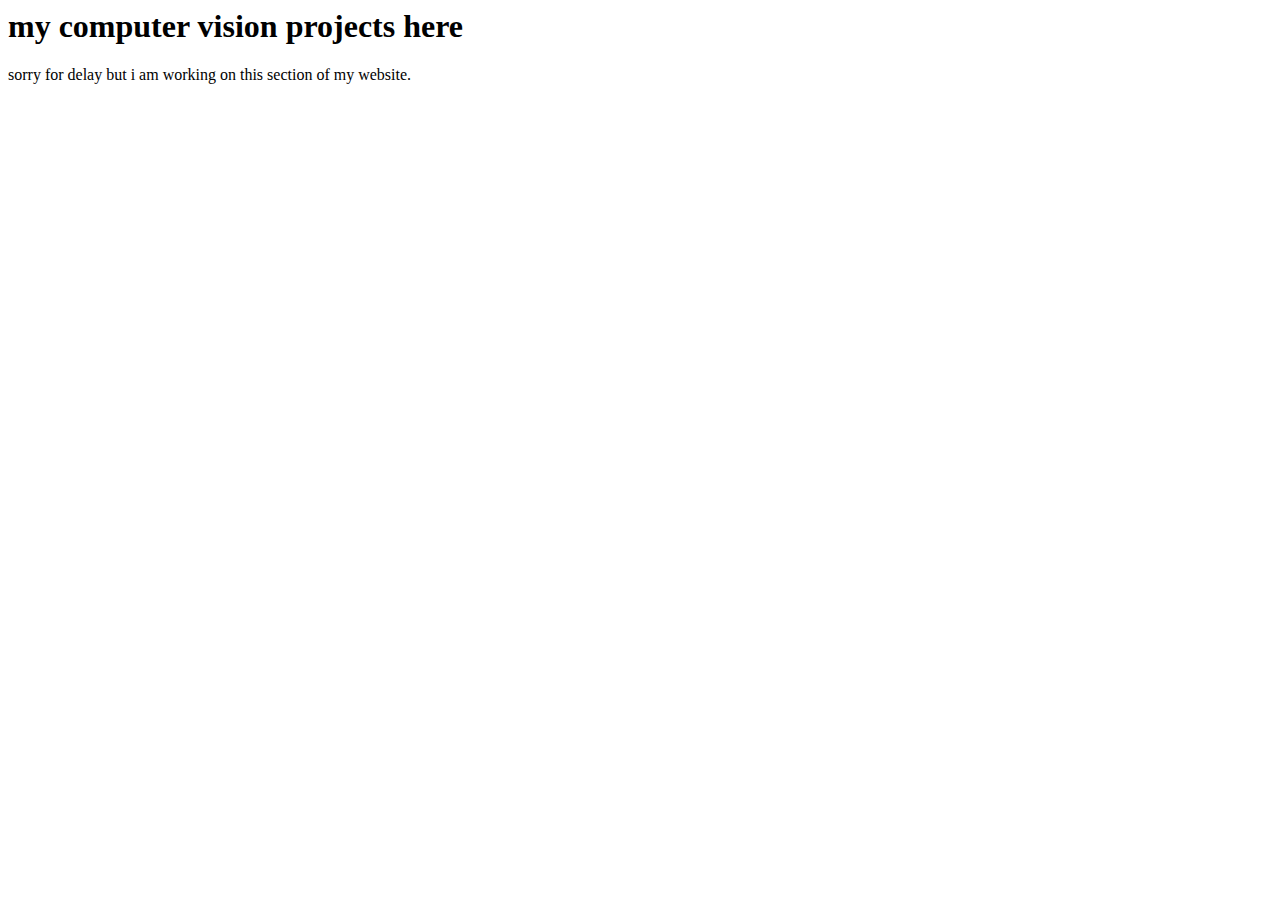
==== templates/cvproject.html @ 0ae59285 "updating front-and backend" ====
<html>
    <head>
        <title>
            computer vision  projects
        </title>
    </head>
    <body>
        <h1>my computer vision projects here</h1>
        <p>sorry for delay but i am working on this section of my website.</p>
    </body>
</html>
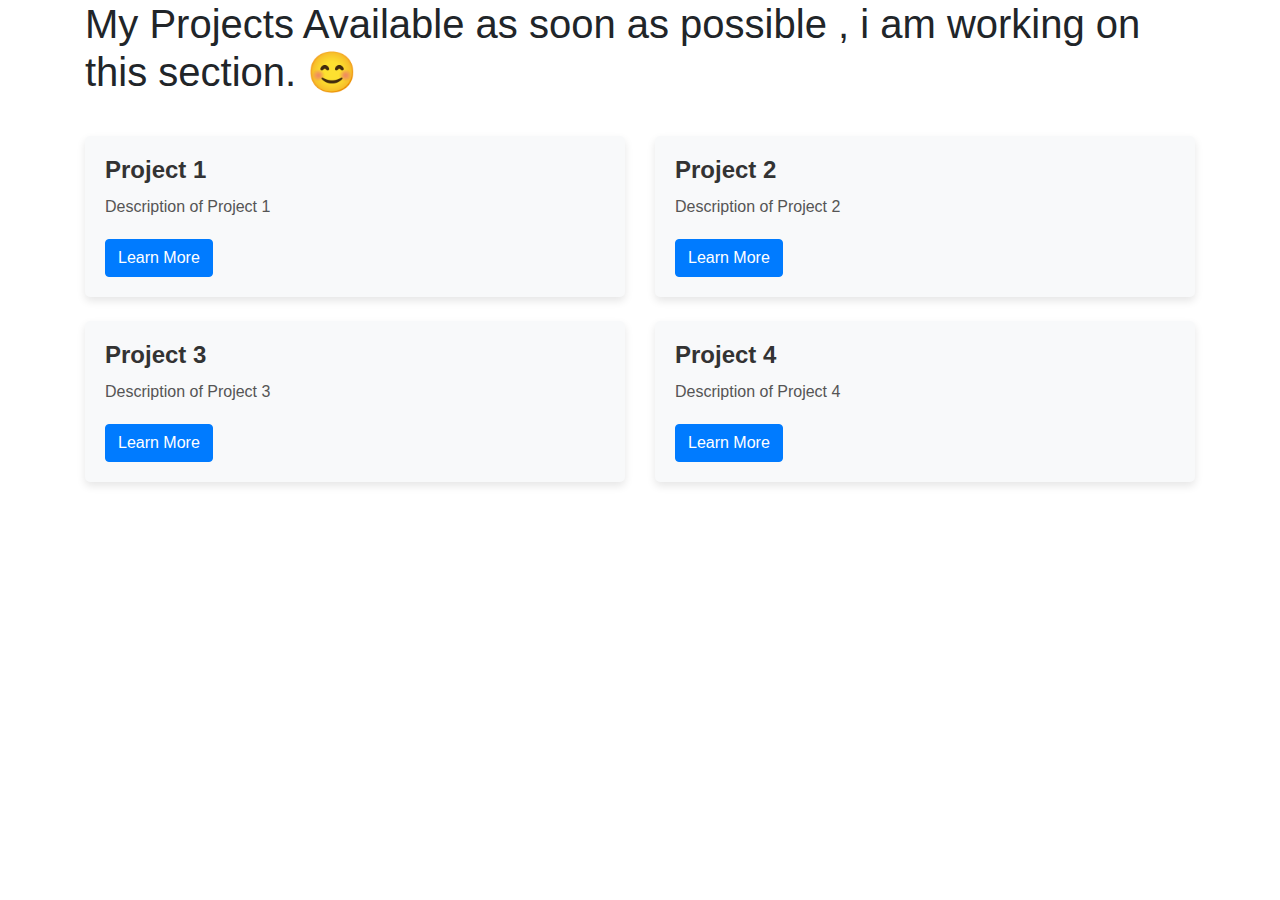
==== commit ebde9b0b: "preject template created" ====
--- a/templates/cvproject.html
+++ b/templates/cvproject.html
@@ -1,11 +1,103 @@
-<html>
-    <head>
-        <title>
-            computer vision  projects
-        </title>
-    </head>
-    <body>
-        <h1>my computer vision projects here</h1>
-        <p>sorry for delay but i am working on this section of my website.</p>
+<!DOCTYPE html>
+<html lang="en">
+<head>
+  <meta charset="UTF-8">
+  <meta name="viewport" content="width=device-width, initial-scale=1.0">
+  <link rel="stylesheet" href="https://maxcdn.bootstrapcdn.com/bootstrap/4.5.2/css/bootstrap.min.css">
+  <title>My Portfolio</title>
+  <style>
+    .card {
+      border: none;
+      background-color: #f8f9fa;
+      box-shadow: 0 4px 8px 0 rgba(0, 0, 0, 0.1);
+      transition: 0.3s;
+      border-radius: 5px;
+    }
+
+    .card:hover {
+      box-shadow: 0 8px 16px 0 rgba(0, 0, 0, 0.2);
+    }
+
+    .card-body {
+      padding: 20px;
+    }
+
+    .card-title {
+      font-size: 24px;
+      font-weight: bold;
+      margin-bottom: 10px;
+      color: #333;
+    }
+
+    .card-text {
+      font-size: 16px;
+      color: #555;
+      margin-bottom: 20px;
+    }
+
+    .btn-primary {
+      background-color: #007bff;
+      border-color: #007bff;
+      transition: background-color 0.3s;
+    }
+
+    .btn-primary:hover {
+      background-color: #0056b3;
+      border-color: #0056b3;
+    }
+
+    .projects-container {
+      margin-top: 40px;
+    }
+  </style>
+</head>
+<body>
+
+  <div class="container">
+    <h1>My Projects Available as soon as possible , i am working on this section. 😊</h1>
+    <div class="row projects-container">
+      <div class="col-md-6">
+        <div class="card mb-4">
+          <div class="card-body">
+            <h5 class="card-title">Project 1</h5>
+            <p class="card-text">Description of Project 1</p>
+            <a href="#" class="btn btn-primary">Learn More</a>
+          </div>
+        </div>
+      </div>
+      <div class="col-md-6">
+        <div class="card mb-4">
+          <div class="card-body">
+            <h5 class="card-title">Project 2</h5>
+            <p class="card-text">Description of Project 2</p>
+            <a href="#" class="btn btn-primary">Learn More</a>
+          </div>
+        </div>
+      </div>
+      <div class="col-md-6">
+        <div class="card mb-4">
+          <div class="card-body">
+            <h5 class="card-title">Project 3</h5>
+            <p class="card-text">Description of Project 3</p>
+            <a href="#" class="btn btn-primary">Learn More</a>
+          </div>
+        </div>
+      </div>
+      <div class="col-md-6">
+        <div class="card mb-4">
+          <div class="card-body">
+            <h5 class="card-title">Project 4</h5>
+            <p class="card-text">Description of Project 4</p>
+            <a href="#" class="btn btn-primary">Learn More</a>
+          </div>
+        </div>
+     
+        
+      </div>
+    
+      <script src="https://ajax.googleapis.com/ajax/libs/jquery/3.5.1/jquery.min.js"></script>
+      <script src="https://cdnjs.cloudflare.com/ajax/libs/popper.js/1.16.0/umd/popper.min.js"></script>
+      <script src="https://maxcdn.bootstrapcdn.com/bootstrap/4.5.2/js/bootstrap.min.js"></script>
     </body>
-</html>+    </html>
+    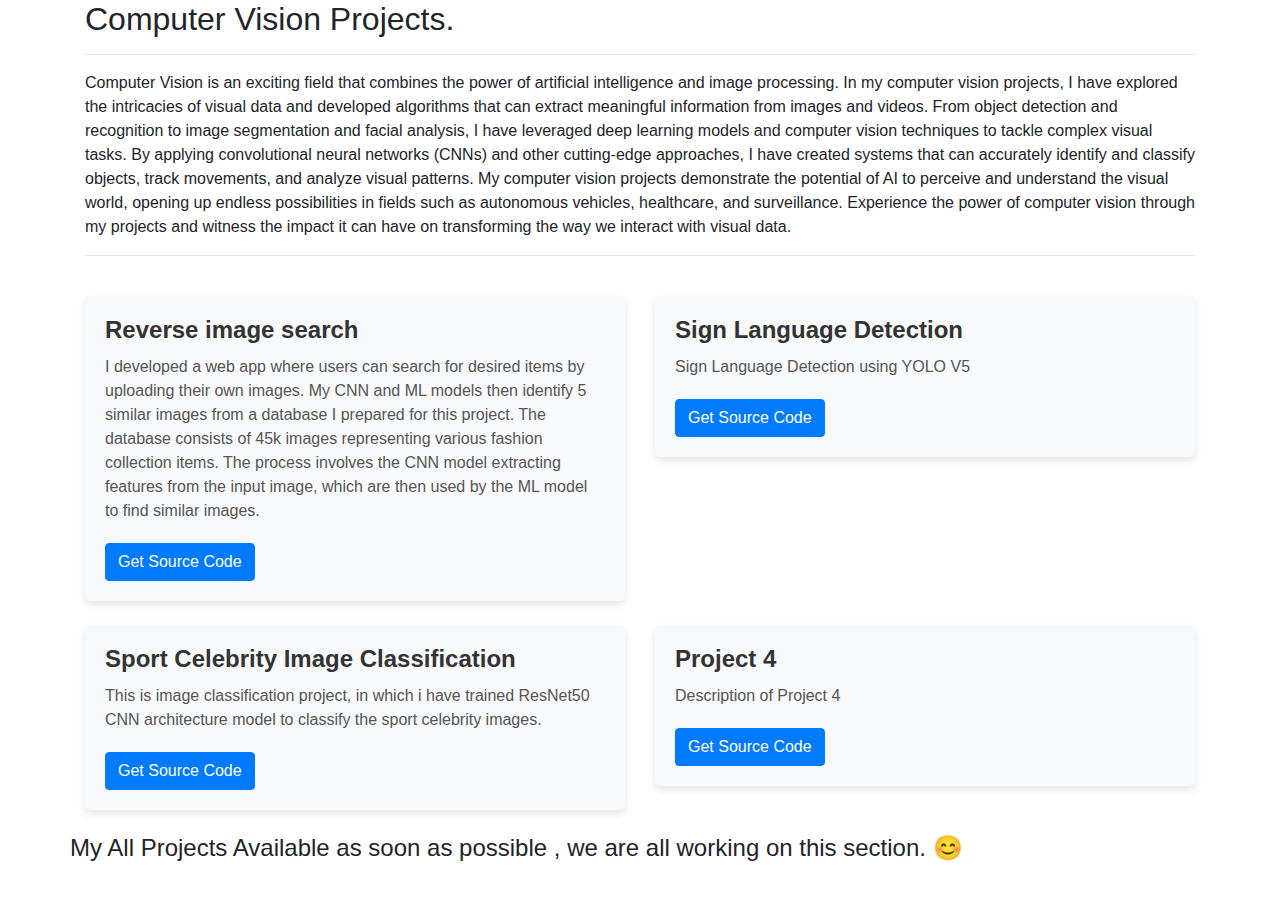
==== commit d09343a8: "working in project section" ====
--- a/templates/cvproject.html
+++ b/templates/cvproject.html
@@ -4,7 +4,7 @@
   <meta charset="UTF-8">
   <meta name="viewport" content="width=device-width, initial-scale=1.0">
   <link rel="stylesheet" href="https://maxcdn.bootstrapcdn.com/bootstrap/4.5.2/css/bootstrap.min.css">
-  <title>My Portfolio</title>
+  <title>Computer Vision Projects</title>
   <style>
     .card {
       border: none;
@@ -54,32 +54,61 @@
 <body>
 
   <div class="container">
-    <h1>My Projects Available as soon as possible , i am working on this section. 😊</h1>
+    <h2>Computer Vision Projects.</h2>
+    <hr>
+    <p>Computer Vision is an exciting field that combines the power
+         of artificial intelligence and image processing. In my 
+         computer vision projects, I have explored the intricacies 
+         of visual data and developed algorithms that can extract
+          meaningful information from images and videos. From object
+           detection and recognition to image segmentation and facial 
+           analysis, I have leveraged deep learning models and computer
+            vision techniques to tackle complex visual tasks. By applying
+             convolutional neural networks (CNNs) and other cutting-edge 
+             approaches, I have created systems that can accurately 
+             identify and classify objects, track movements, 
+             and analyze visual patterns. My computer vision projects
+              demonstrate the potential of AI to perceive and understand
+               the visual world, opening up endless possibilities in 
+               fields such as autonomous vehicles, healthcare, 
+               and surveillance. Experience the power of computer 
+               vision through my projects and witness the impact 
+               it can have on transforming the way we interact with visual data.</p>
+               <hr>
     <div class="row projects-container">
       <div class="col-md-6">
         <div class="card mb-4">
           <div class="card-body">
-            <h5 class="card-title">Project 1</h5>
-            <p class="card-text">Description of Project 1</p>
-            <a href="#" class="btn btn-primary">Learn More</a>
+            <h5 class="card-title">Reverse image search</h5>
+            <p class="card-text">I developed a web app where users can search for desired items by
+                uploading their own images. My CNN and ML models then identify
+                5 similar images from a database I prepared for this project. The
+                database consists of 45k images representing various fashion
+                collection items. The process involves the CNN model extracting
+                features from the input image, which are then used by the ML
+                model to find similar images.
+                </p>
+            <a href="https://github.com/Ranjit-Singh-786/Reverse-Image-Search" class="btn btn-primary">Get Source Code</a>
           </div>
         </div>
       </div>
       <div class="col-md-6">
         <div class="card mb-4">
           <div class="card-body">
-            <h5 class="card-title">Project 2</h5>
-            <p class="card-text">Description of Project 2</p>
-            <a href="#" class="btn btn-primary">Learn More</a>
+            <h5 class="card-title">Sign Language Detection</h5>
+            <p class="card-text">Sign Language Detection using YOLO V5</p>
+            <a href="https://github.com/Ranjit-Singh-786/sign-language-detection-YOLOV5" class="btn btn-primary">Get Source Code</a>
           </div>
         </div>
       </div>
       <div class="col-md-6">
         <div class="card mb-4">
           <div class="card-body">
-            <h5 class="card-title">Project 3</h5>
-            <p class="card-text">Description of Project 3</p>
-            <a href="#" class="btn btn-primary">Learn More</a>
+            <h5 class="card-title">Sport Celebrity Image Classification</h5>
+            <p class="card-text">This is image classification project, in which i have trained
+                ResNet50 CNN architecture model to classify the sport celebrity images.
+            </p>
+            <a href="https://github.com/Ranjit-Singh-786/Sport-celebrity-image-classif" class="btn btn-primary">Get Source Code</a>
           </div>
         </div>
       </div>
@@ -88,12 +117,13 @@
           <div class="card-body">
             <h5 class="card-title">Project 4</h5>
             <p class="card-text">Description of Project 4</p>
-            <a href="#" class="btn btn-primary">Learn More</a>
+            <a href="#" class="btn btn-primary">Get Source Code</a>
           </div>
         </div>
      
         
       </div>
+      <h4>My All Projects Available as soon as possible , we are all working on this section. 😊</h4>
     
       <script src="https://ajax.googleapis.com/ajax/libs/jquery/3.5.1/jquery.min.js"></script>
       <script src="https://cdnjs.cloudflare.com/ajax/libs/popper.js/1.16.0/umd/popper.min.js"></script>
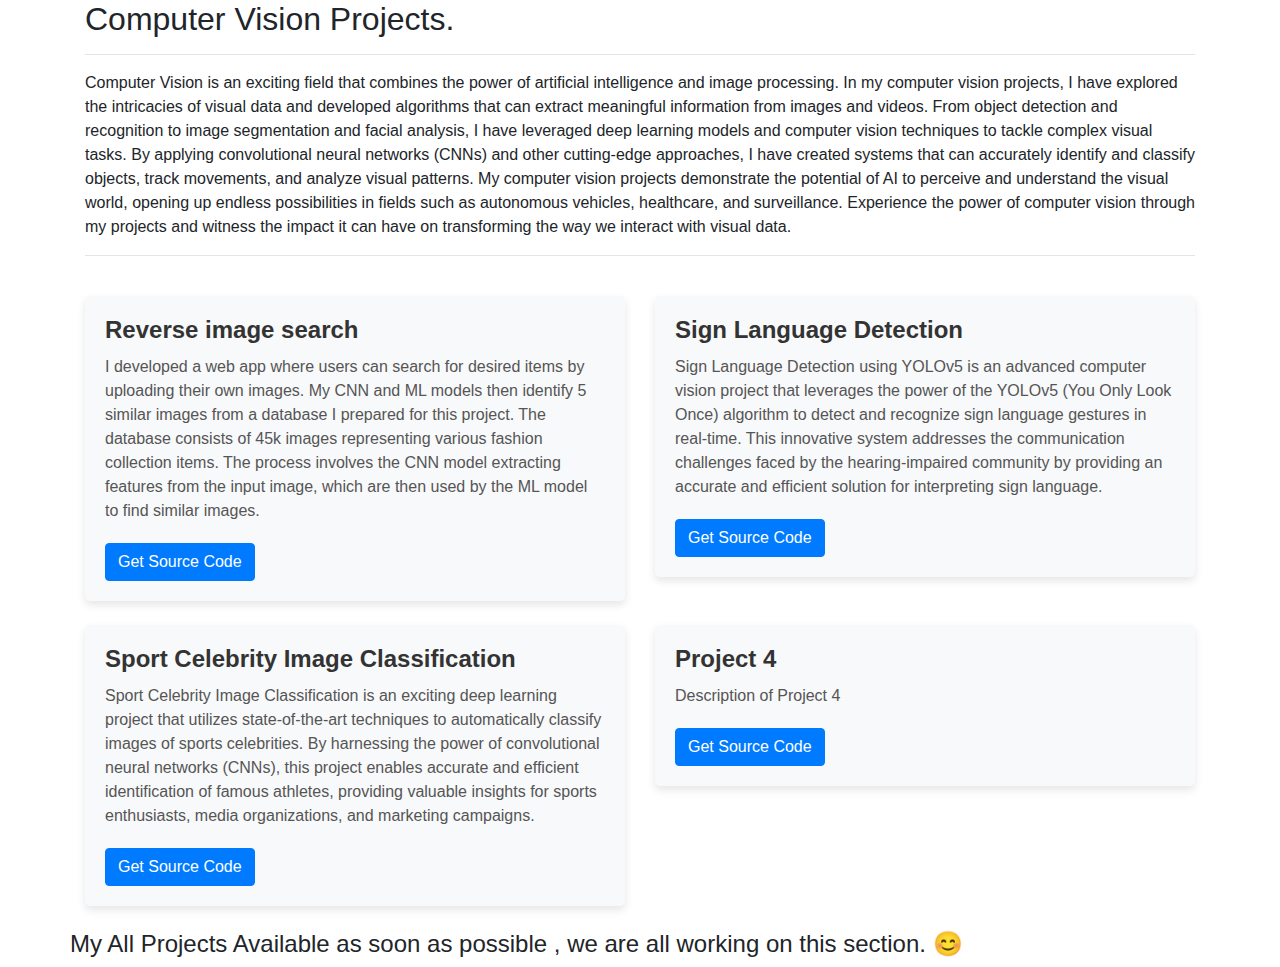
==== commit 484117c9: "project added" ====
--- a/templates/cvproject.html
+++ b/templates/cvproject.html
@@ -96,7 +96,12 @@
         <div class="card mb-4">
           <div class="card-body">
             <h5 class="card-title">Sign Language Detection</h5>
-            <p class="card-text">Sign Language Detection using YOLO V5</p>
+            <p class="card-text">Sign Language Detection using YOLOv5 is an
+               advanced computer vision project that leverages the power of
+                the YOLOv5 (You Only Look Once) algorithm to detect and recognize
+                 sign language gestures in real-time. This innovative system addresses the 
+                 communication challenges faced by the hearing-impaired community by
+                  providing an accurate and efficient solution for interpreting sign language.</p>
             <a href="https://github.com/Ranjit-Singh-786/sign-language-detection-YOLOV5" class="btn btn-primary">Get Source Code</a>
           </div>
         </div>
@@ -105,8 +110,13 @@
         <div class="card mb-4">
           <div class="card-body">
             <h5 class="card-title">Sport Celebrity Image Classification</h5>
-            <p class="card-text">This is image classification project, in which i have trained
-                ResNet50 CNN architecture model to classify the sport celebrity images.
+            <p class="card-text">Sport Celebrity Image Classification is an exciting 
+              deep learning project that utilizes state-of-the-art techniques to 
+              automatically classify images of sports celebrities. By harnessing the
+               power of convolutional neural networks (CNNs), this project enables 
+               accurate and efficient identification of famous athletes, providing
+                valuable insights for sports enthusiasts, media organizations, and
+                 marketing campaigns.
             </p>
             <a href="https://github.com/Ranjit-Singh-786/Sport-celebrity-image-classif" class="btn btn-primary">Get Source Code</a>
           </div>
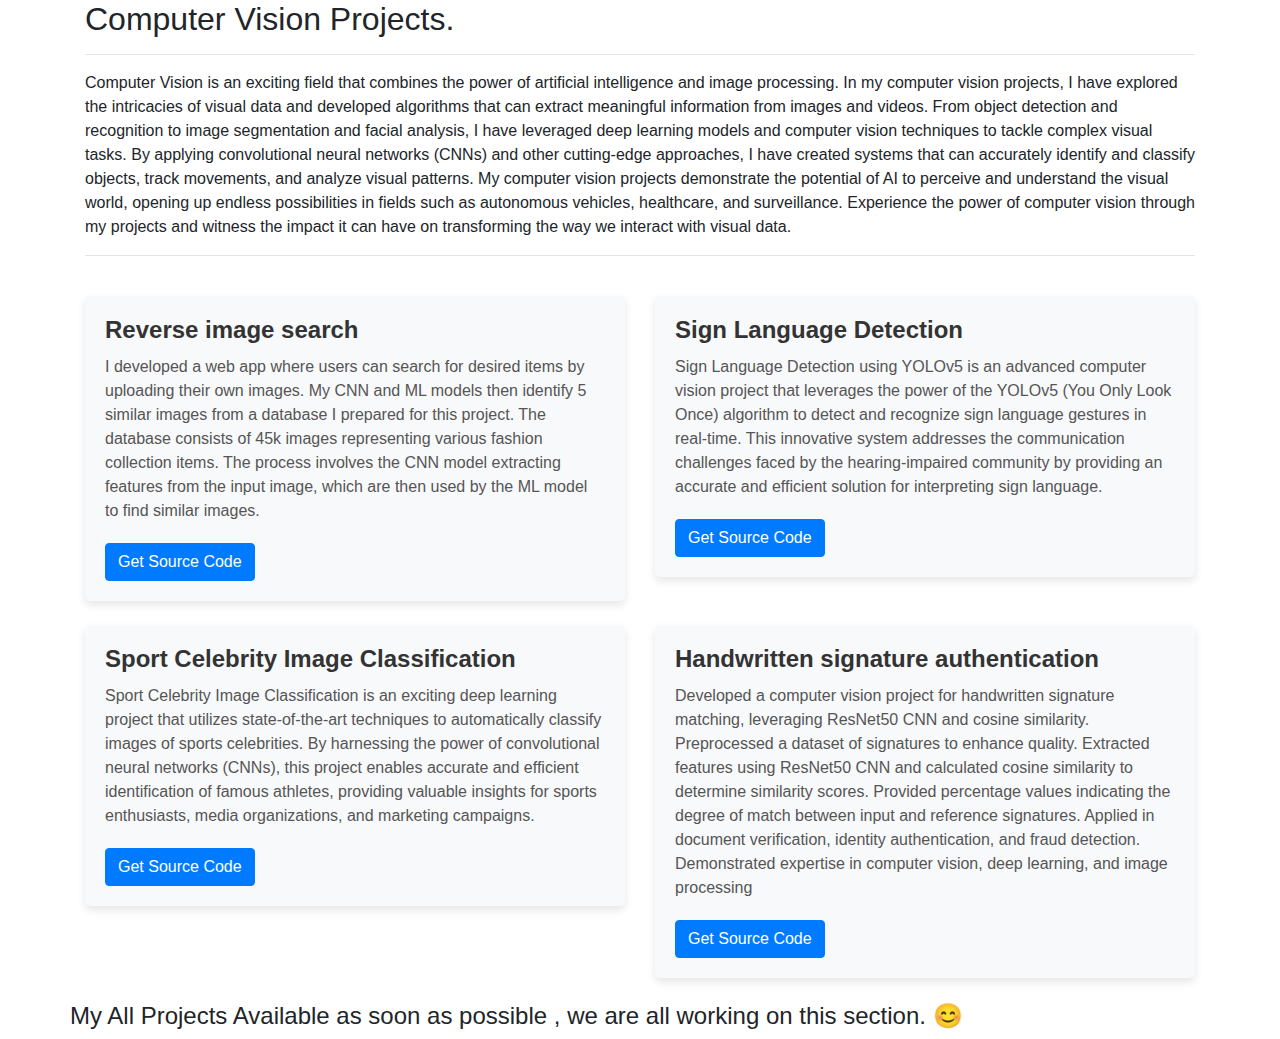
==== commit 8e132615: "signature authentication added" ====
--- a/templates/cvproject.html
+++ b/templates/cvproject.html
@@ -125,9 +125,15 @@
       <div class="col-md-6">
         <div class="card mb-4">
           <div class="card-body">
-            <h5 class="card-title">Project 4</h5>
-            <p class="card-text">Description of Project 4</p>
-            <a href="#" class="btn btn-primary">Get Source Code</a>
+            <h5 class="card-title">Handwritten signature authentication</h5>
+            <p class="card-text">Developed a computer vision project for handwritten signature matching, 
+              leveraging ResNet50 CNN and cosine similarity. Preprocessed a dataset of signatures to 
+              enhance quality. Extracted features using ResNet50 CNN and calculated cosine similarity
+               to determine similarity scores. Provided percentage values indicating the degree of match 
+               between input and reference signatures. Applied in document verification, identity
+                authentication, and fraud detection. Demonstrated expertise in computer vision,
+                 deep learning, and image processing</p>
+            <a href="https://github.com/Ranjit-Singh-786/signature_Authentication" class="btn btn-primary">Get Source Code</a>
           </div>
         </div>
      
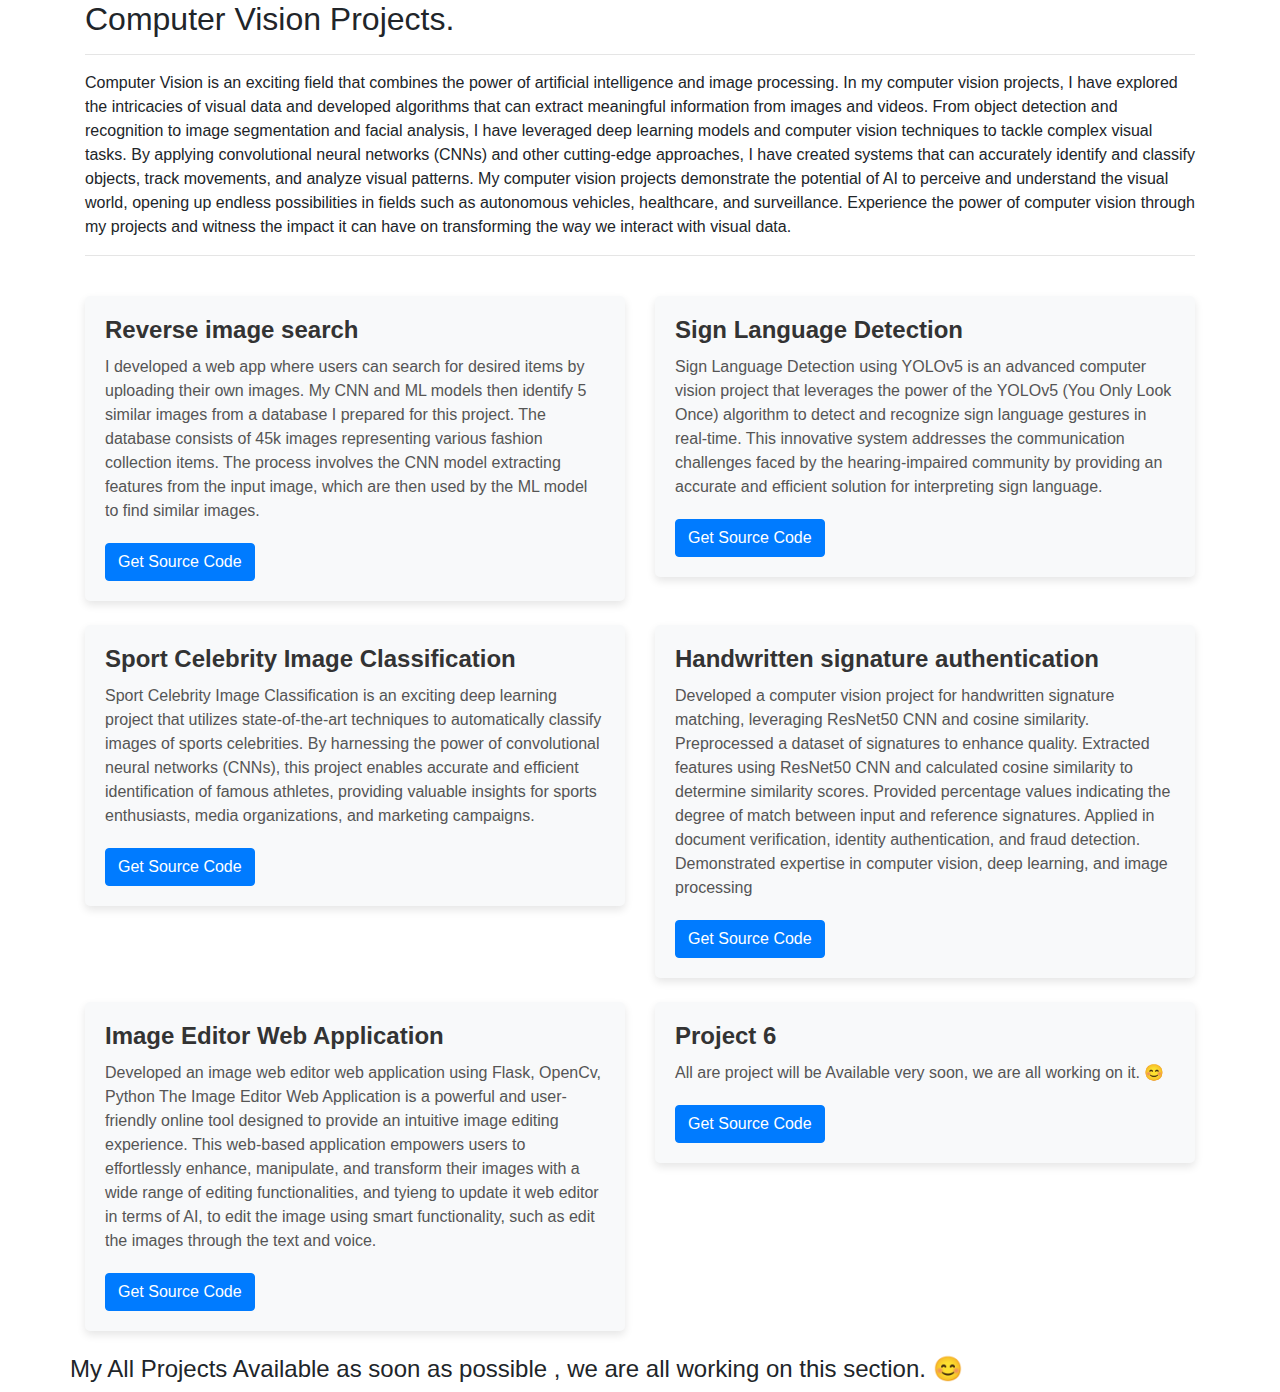
==== commit 6b207343: "project time  series" ====
--- a/templates/cvproject.html
+++ b/templates/cvproject.html
@@ -139,6 +139,37 @@
      
         
       </div>
+
+
+      <div class="col-md-6">
+        <div class="card mb-4">
+          <div class="card-body">
+            <h5 class="card-title">Image Editor Web Application</h5>
+            <p class="card-text">Developed an image web editor web application using Flask, OpenCv, Python
+              The Image Editor Web Application is a powerful and user-friendly online tool
+               designed to provide an intuitive image editing experience. 
+               This web-based application empowers users to effortlessly enhance,
+                manipulate, and transform their images with a wide range of editing functionalities,
+                and tyieng to update it web editor in terms of AI, to edit the image using smart functionality, such as
+                edit the images through the text and voice.
+            </p>
+            <a href="https://github.com/Ranjit-Singh-786/Ai_image_editor" class="btn btn-primary">Get Source Code</a>
+          </div>
+        </div>
+      </div>
+
+
+      <div class="col-md-6">
+        <div class="card mb-4">
+          <div class="card-body">
+            <h5 class="card-title">Project 6</h5>
+            <p class="card-text">All are project will be Available very soon,
+              we are all working on it. 😊</p>
+            <a href="#" class="btn btn-primary">Get Source Code</a>
+          </div>
+        </div>  
+      </div>
+
       <h4>My All Projects Available as soon as possible , we are all working on this section. 😊</h4>
     
       <script src="https://ajax.googleapis.com/ajax/libs/jquery/3.5.1/jquery.min.js"></script>
